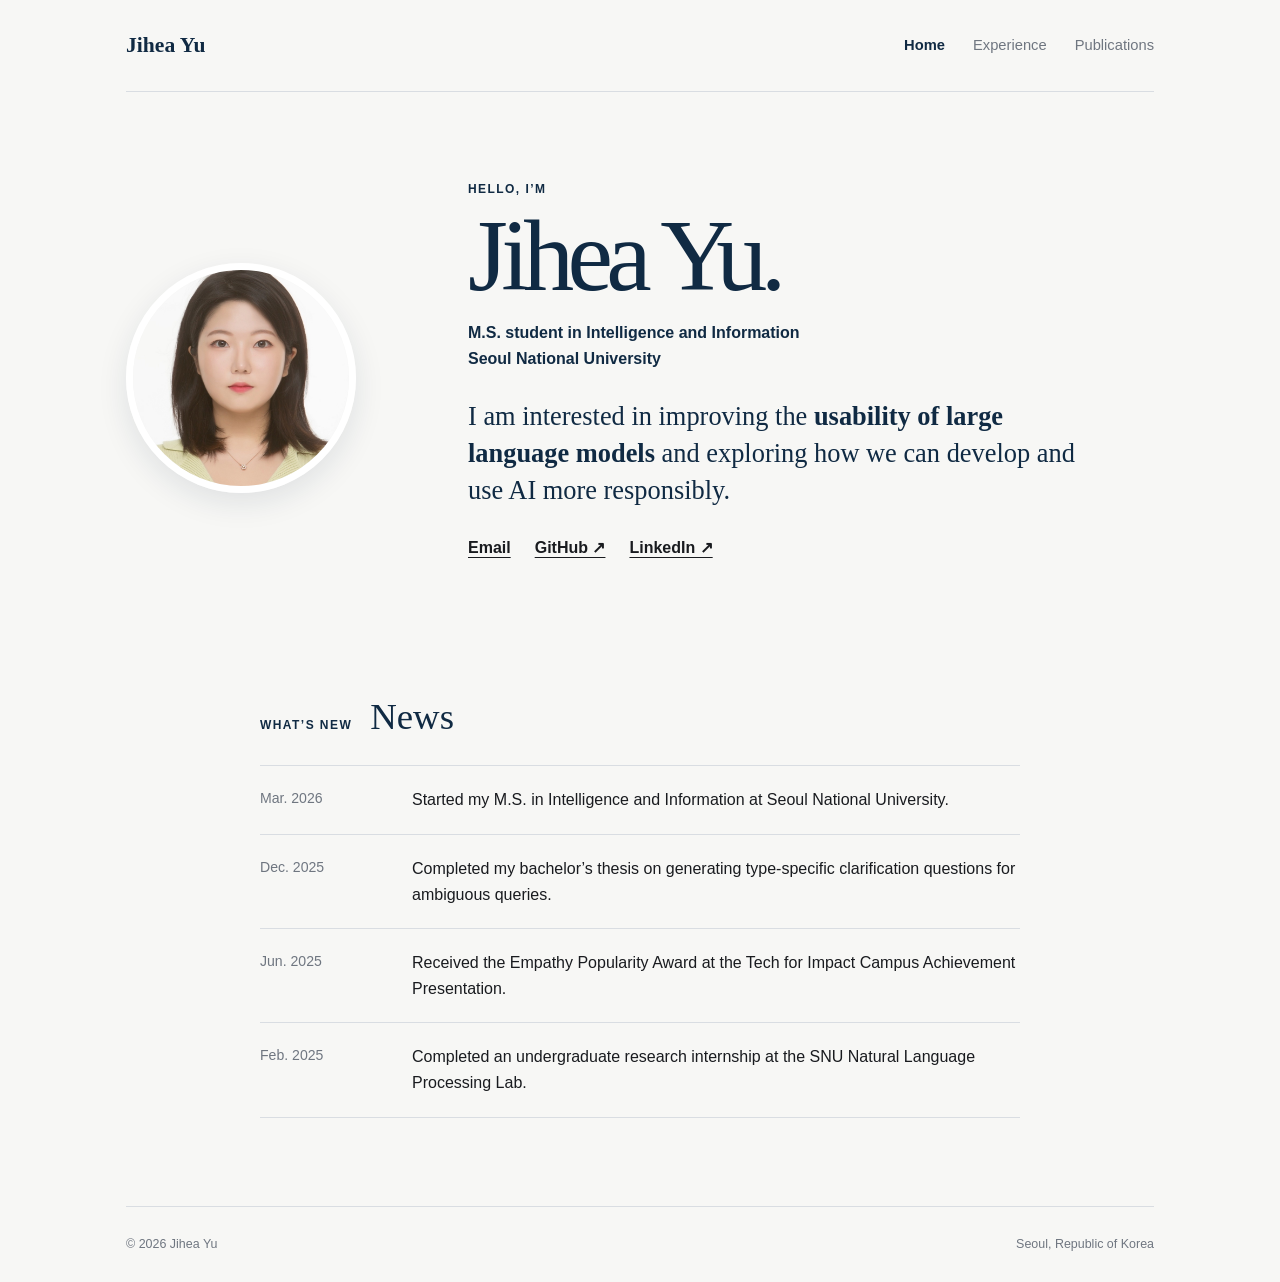
==== vercel-static/index.html @ 646a4cf7 "Add Vercel static deployment" ====
<!doctype html><html lang="en"><head><meta charset="utf-8"><meta name="viewport" content="width=device-width,initial-scale=1"><meta name="description" content="Jihea Yu — M.S. student at Seoul National University."><title>Jihea Yu</title><link rel="stylesheet" href="styles.css"></head><body><header><a class="wordmark" href="/">Jihea Yu</a><nav><a class="active" href="/">Home</a><a href="/experience">Experience</a><a href="/publications">Publications</a></nav></header><main class="home"><section class="intro"><img class="portrait" src="jihea-yu.jpg" alt="Portrait of Jihea Yu"><div><p class="kicker">Hello, I’m</p><h1>Jihea Yu.</h1><p class="affiliation">M.S. student in Intelligence and Information<br>Seoul National University</p><p class="bio">I am interested in improving the <strong>usability of large language models</strong> and exploring how we can develop and use AI more responsibly.</p><p class="links"><a href="mailto:jihyeyu33@snu.ac.kr">Email</a><a href="https://github.com/jhyeyu33">GitHub ↗</a><a href="https://www.linkedin.com/in/yujihea/">LinkedIn ↗</a></p></div></section><section class="news"><div class="heading"><p class="kicker">What’s new</p><h2>News</h2></div><ol><li><time>Mar. 2026</time><p>Started my M.S. in Intelligence and Information at Seoul National University.</p></li><li><time>Dec. 2025</time><p>Completed my bachelor’s thesis on generating type-specific clarification questions for ambiguous queries.</p></li><li><time>Jun. 2025</time><p>Received the Empathy Popularity Award at the Tech for Impact Campus Achievement Presentation.</p></li><li><time>Feb. 2025</time><p>Completed an undergraduate research internship at the SNU Natural Language Processing Lab.</p></li></ol></section></main><footer><span>© 2026 Jihea Yu</span><span>Seoul, Republic of Korea</span></footer></body></html>
---- vercel-static/styles.css ----
:root{--bg:#f7f7f5;--paper:#fff;--ink:#191b1f;--navy:#102a43;--muted:#6f7680;--line:#d9dde2;--green:#5c8a63;--soil:#b56a45}*{box-sizing:border-box}body{max-width:1120px;min-height:100vh;margin:auto;padding:0 46px;background:var(--bg);color:var(--ink);font:16px/1.6 Arial,Helvetica,sans-serif}a{color:inherit;text-underline-offset:4px}a:hover{color:var(--navy)}header,footer{display:flex;justify-content:space-between;align-items:center;padding:28px 0;border-bottom:1px solid var(--line)}.wordmark,h1,h2,.bio,.empty>p{color:var(--navy);font-family:Georgia,serif}.wordmark{font-size:1.35rem;font-weight:bold;text-decoration:none}nav{display:flex;gap:28px;font-size:.92rem}nav a{color:var(--muted);text-decoration:none}nav a.active,nav a:hover{color:var(--navy);font-weight:bold}.home,.page{padding:88px 0}.intro{display:grid;grid-template-columns:230px 1fr;gap:min(10vw,112px);align-items:center}.portrait{width:100%;aspect-ratio:1;object-fit:cover;border:7px solid var(--paper);border-radius:50%;box-shadow:0 10px 30px #102a431a}.kicker,.type{margin:0 0 8px;color:var(--navy);font-size:.75rem;font-weight:bold;letter-spacing:.12em;text-transform:uppercase}h1{margin:0 0 14px;font-size:clamp(3.4rem,8vw,6.4rem);font-weight:400;letter-spacing:-.065em;line-height:.95}.affiliation{color:var(--navy);font-weight:bold}.bio{max-width:630px;font-size:clamp(1.25rem,2.4vw,1.65rem);line-height:1.4}.links{display:flex;gap:24px;flex-wrap:wrap;font-weight:bold}.news{max-width:760px;margin:112px auto 0}.heading{display:flex;gap:18px;align-items:baseline}.heading h2{margin:0;font-size:2.3rem;font-weight:400}.news ol,.timeline{margin:18px 0 0;padding:0;list-style:none;border-top:1px solid var(--line)}.news li,.timeline article{display:grid;grid-template-columns:190px 1fr;gap:40px;padding:25px 0;border-bottom:1px solid var(--line)}.news li{grid-template-columns:112px 1fr;padding:21px 0}.news p,.timeline p{margin:0}time,.role{color:var(--muted);font-size:.88rem}.page-intro{max-width:670px;margin-bottom:66px}.page-intro>p:last-child{color:var(--muted);font:1.35rem Georgia,serif}.timeline h2{margin:0 0 5px;font-size:1.72rem;font-weight:400;line-height:1.14}.timeline .role{margin-bottom:13px;font-weight:bold}.empty{display:grid;min-height:410px;place-items:center;align-content:center;padding:55px;background:var(--paper);border:1px solid var(--line);text-align:center}.empty>p{margin:26px 0 4px;font-size:clamp(2.1rem,5vw,4.2rem);letter-spacing:-.05em;line-height:1}.empty small{color:var(--muted)}.plant{position:relative;width:100px;height:122px}.plant i{position:absolute;display:block}.soil{bottom:0;left:7px;width:86px;height:12px;border-radius:50%;background:var(--soil)}.stem{bottom:10px;left:48px;width:4px;height:76px;background:var(--green);transform-origin:bottom;animation:grow 2.5s ease-in-out infinite alternate}.leaf{width:39px;height:24px;border-radius:100% 0 100% 0;background:var(--green);transform-origin:bottom left}.left{bottom:44px;left:11px;transform:rotate(-25deg);animation:left 2.5s ease-in-out infinite alternate}.right{bottom:68px;left:49px;transform:scaleX(-1) rotate(-25deg);animation:right 2.5s ease-in-out infinite alternate}@keyframes grow{from{transform:scaleY(.75)}to{transform:scaleY(1)}}@keyframes left{from{transform:rotate(-15deg) scale(.82)}to{transform:rotate(-32deg)}}@keyframes right{from{transform:scaleX(-1) rotate(-15deg) scale(.82)}to{transform:scaleX(-1) rotate(-32deg)}}footer{margin-top:auto;border-top:1px solid var(--line);border-bottom:0;color:var(--muted);font-size:.78rem}@media(max-width:650px){body{padding:0 22px}header{padding:22px 0}nav{gap:16px;font-size:.83rem}.home,.page{padding:60px 0}.intro{grid-template-columns:1fr;gap:32px}.portrait{width:min(210px,60vw)}.news{margin-top:78px}.news li,.timeline article{grid-template-columns:1fr;gap:6px}footer{display:block}footer span+span{display:block;margin-top:4px}}@media(prefers-reduced-motion:reduce){*{animation-duration:.01ms!important;animation-iteration-count:1!important}}
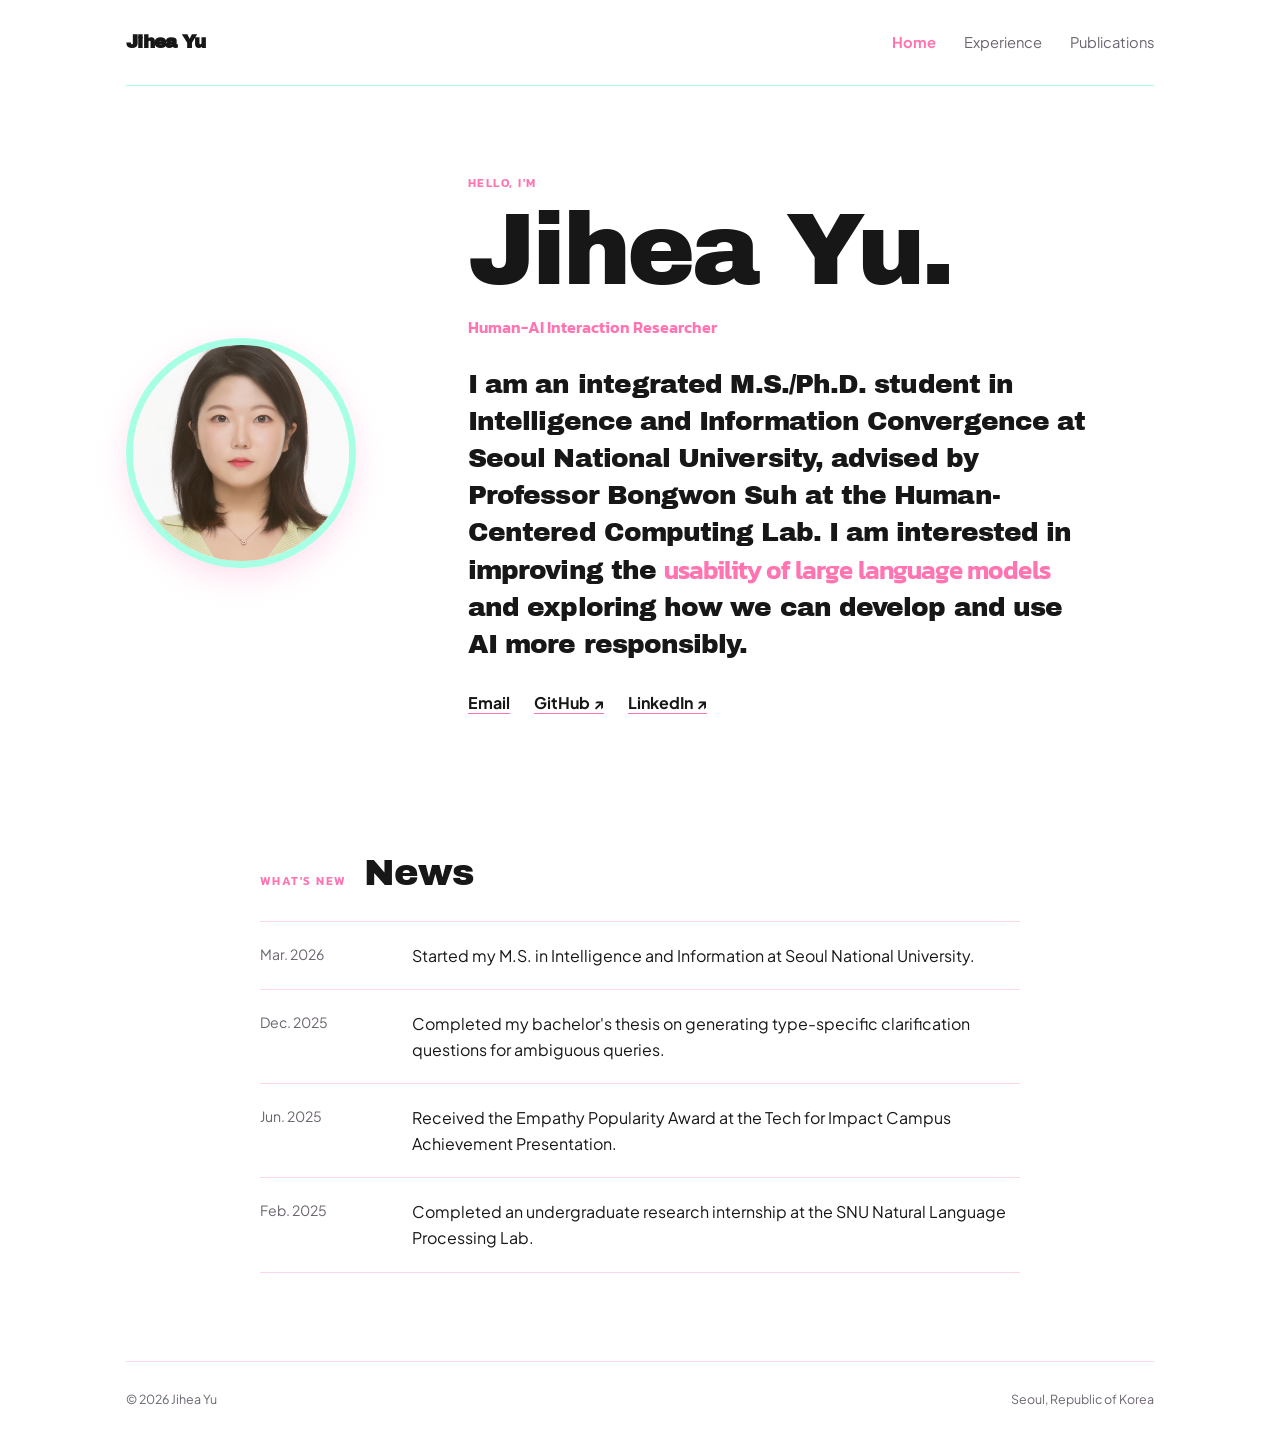
==== commit c58030c1: "Sync Vercel profile styling" ====
--- a/vercel-static/index.html
+++ b/vercel-static/index.html
@@ -1 +1 @@
-<!doctype html><html lang="en"><head><meta charset="utf-8"><meta name="viewport" content="width=device-width,initial-scale=1"><meta name="description" content="Jihea Yu — M.S. student at Seoul National University."><title>Jihea Yu</title><link rel="stylesheet" href="styles.css"></head><body><header><a class="wordmark" href="/">Jihea Yu</a><nav><a class="active" href="/">Home</a><a href="/experience">Experience</a><a href="/publications">Publications</a></nav></header><main class="home"><section class="intro"><img class="portrait" src="jihea-yu.jpg" alt="Portrait of Jihea Yu"><div><p class="kicker">Hello, I’m</p><h1>Jihea Yu.</h1><p class="affiliation">M.S. student in Intelligence and Information<br>Seoul National University</p><p class="bio">I am interested in improving the <strong>usability of large language models</strong> and exploring how we can develop and use AI more responsibly.</p><p class="links"><a href="mailto:jihyeyu33@snu.ac.kr">Email</a><a href="https://github.com/jhyeyu33">GitHub ↗</a><a href="https://www.linkedin.com/in/yujihea/">LinkedIn ↗</a></p></div></section><section class="news"><div class="heading"><p class="kicker">What’s new</p><h2>News</h2></div><ol><li><time>Mar. 2026</time><p>Started my M.S. in Intelligence and Information at Seoul National University.</p></li><li><time>Dec. 2025</time><p>Completed my bachelor’s thesis on generating type-specific clarification questions for ambiguous queries.</p></li><li><time>Jun. 2025</time><p>Received the Empathy Popularity Award at the Tech for Impact Campus Achievement Presentation.</p></li><li><time>Feb. 2025</time><p>Completed an undergraduate research internship at the SNU Natural Language Processing Lab.</p></li></ol></section></main><footer><span>© 2026 Jihea Yu</span><span>Seoul, Republic of Korea</span></footer></body></html>
+<!doctype html><html lang="en"><head><meta charset="utf-8"><meta name="viewport" content="width=device-width,initial-scale=1"><meta name="description" content="Jihea Yu, M.S. student at Seoul National University."><title>Jihea Yu</title><link rel="preconnect" href="https://fonts.googleapis.com"><link rel="preconnect" href="https://fonts.gstatic.com" crossorigin><link href="https://fonts.googleapis.com/css2?family=Archivo+Black&family=Kanit:wght@400;500;600;700&family=Plus+Jakarta+Sans:wght@400;500;600;700&display=swap" rel="stylesheet"><link rel="stylesheet" href="styles.css"></head><body><header><a class="wordmark" href="index.html">Jihea Yu</a><nav><a class="active" href="index.html">Home</a><a href="experience.html">Experience</a><a href="publications.html">Publications</a></nav></header><main class="home"><section class="intro"><img class="portrait" src="jihea-yu.jpg" alt="Portrait of Jihea Yu"><div><p class="kicker">Hello, I'm</p><h1>Jihea Yu.</h1><p class="affiliation">Human-AI Interaction Researcher</p><p class="bio">I am an integrated M.S./Ph.D. student in Intelligence and Information Convergence at Seoul National University, advised by Professor Bongwon Suh at the Human-Centered Computing Lab. I am interested in improving the <strong>usability of large language models</strong> and exploring how we can develop and use AI more responsibly.</p><p class="links"><a class="email-copy" href="mailto:jihyeyu33@snu.ac.kr" data-email="jihyeyu33@snu.ac.kr" aria-label="Copy email address">Email<span class="email-tooltip" role="tooltip">jihyeyu33@snu.ac.kr</span></a><a href="https://github.com/JIHEA-YU">GitHub &nearr;</a><a href="https://www.linkedin.com/in/yujihea/">LinkedIn &nearr;</a></p></div></section><section class="news"><div class="heading"><p class="kicker">What's new</p><h2>News</h2></div><ol><li><time>Mar. 2026</time><p>Started my M.S. in Intelligence and Information at Seoul National University.</p></li><li><time>Dec. 2025</time><p>Completed my bachelor's thesis on generating type-specific clarification questions for ambiguous queries.</p></li><li><time>Jun. 2025</time><p>Received the Empathy Popularity Award at the Tech for Impact Campus Achievement Presentation.</p></li><li><time>Feb. 2025</time><p>Completed an undergraduate research internship at the SNU Natural Language Processing Lab.</p></li></ol></section></main><footer><span>&copy; 2026 Jihea Yu</span><span>Seoul, Republic of Korea</span></footer><div class="toast" role="status" aria-live="polite">메일 주소가 클립보드에 복사되었습니다.</div><script>const button=document.querySelector('.email-copy'),toast=document.querySelector('.toast');button.addEventListener('click',async event=>{event.preventDefault();const email=button.dataset.email;try{await navigator.clipboard.writeText(email)}catch{const input=document.createElement('textarea');input.value=email;input.style.position='fixed';input.style.opacity='0';document.body.append(input);input.select();document.execCommand('copy');input.remove()}toast.classList.add('show');setTimeout(()=>toast.classList.remove('show'),2200)});</script></body></html>
--- a/vercel-static/styles.css
+++ b/vercel-static/styles.css
@@ -1 +1,3 @@
 :root{--bg:#f7f7f5;--paper:#fff;--ink:#191b1f;--navy:#102a43;--muted:#6f7680;--line:#d9dde2;--green:#5c8a63;--soil:#b56a45}*{box-sizing:border-box}body{max-width:1120px;min-height:100vh;margin:auto;padding:0 46px;background:var(--bg);color:var(--ink);font:16px/1.6 Arial,Helvetica,sans-serif}a{color:inherit;text-underline-offset:4px}a:hover{color:var(--navy)}header,footer{display:flex;justify-content:space-between;align-items:center;padding:28px 0;border-bottom:1px solid var(--line)}.wordmark,h1,h2,.bio,.empty>p{color:var(--navy);font-family:Georgia,serif}.wordmark{font-size:1.35rem;font-weight:bold;text-decoration:none}nav{display:flex;gap:28px;font-size:.92rem}nav a{color:var(--muted);text-decoration:none}nav a.active,nav a:hover{color:var(--navy);font-weight:bold}.home,.page{padding:88px 0}.intro{display:grid;grid-template-columns:230px 1fr;gap:min(10vw,112px);align-items:center}.portrait{width:100%;aspect-ratio:1;object-fit:cover;border:7px solid var(--paper);border-radius:50%;box-shadow:0 10px 30px #102a431a}.kicker,.type{margin:0 0 8px;color:var(--navy);font-size:.75rem;font-weight:bold;letter-spacing:.12em;text-transform:uppercase}h1{margin:0 0 14px;font-size:clamp(3.4rem,8vw,6.4rem);font-weight:400;letter-spacing:-.065em;line-height:.95}.affiliation{color:var(--navy);font-weight:bold}.bio{max-width:630px;font-size:clamp(1.25rem,2.4vw,1.65rem);line-height:1.4}.links{display:flex;gap:24px;flex-wrap:wrap;font-weight:bold}.news{max-width:760px;margin:112px auto 0}.heading{display:flex;gap:18px;align-items:baseline}.heading h2{margin:0;font-size:2.3rem;font-weight:400}.news ol,.timeline{margin:18px 0 0;padding:0;list-style:none;border-top:1px solid var(--line)}.news li,.timeline article{display:grid;grid-template-columns:190px 1fr;gap:40px;padding:25px 0;border-bottom:1px solid var(--line)}.news li{grid-template-columns:112px 1fr;padding:21px 0}.news p,.timeline p{margin:0}time,.role{color:var(--muted);font-size:.88rem}.page-intro{max-width:670px;margin-bottom:66px}.page-intro>p:last-child{color:var(--muted);font:1.35rem Georgia,serif}.timeline h2{margin:0 0 5px;font-size:1.72rem;font-weight:400;line-height:1.14}.timeline .role{margin-bottom:13px;font-weight:bold}.empty{display:grid;min-height:410px;place-items:center;align-content:center;padding:55px;background:var(--paper);border:1px solid var(--line);text-align:center}.empty>p{margin:26px 0 4px;font-size:clamp(2.1rem,5vw,4.2rem);letter-spacing:-.05em;line-height:1}.empty small{color:var(--muted)}.plant{position:relative;width:100px;height:122px}.plant i{position:absolute;display:block}.soil{bottom:0;left:7px;width:86px;height:12px;border-radius:50%;background:var(--soil)}.stem{bottom:10px;left:48px;width:4px;height:76px;background:var(--green);transform-origin:bottom;animation:grow 2.5s ease-in-out infinite alternate}.leaf{width:39px;height:24px;border-radius:100% 0 100% 0;background:var(--green);transform-origin:bottom left}.left{bottom:44px;left:11px;transform:rotate(-25deg);animation:left 2.5s ease-in-out infinite alternate}.right{bottom:68px;left:49px;transform:scaleX(-1) rotate(-25deg);animation:right 2.5s ease-in-out infinite alternate}@keyframes grow{from{transform:scaleY(.75)}to{transform:scaleY(1)}}@keyframes left{from{transform:rotate(-15deg) scale(.82)}to{transform:rotate(-32deg)}}@keyframes right{from{transform:scaleX(-1) rotate(-15deg) scale(.82)}to{transform:scaleX(-1) rotate(-32deg)}}footer{margin-top:auto;border-top:1px solid var(--line);border-bottom:0;color:var(--muted);font-size:.78rem}@media(max-width:650px){body{padding:0 22px}header{padding:22px 0}nav{gap:16px;font-size:.83rem}.home,.page{padding:60px 0}.intro{grid-template-columns:1fr;gap:32px}.portrait{width:min(210px,60vw)}.news{margin-top:78px}.news li,.timeline article{grid-template-columns:1fr;gap:6px}footer{display:block}footer span+span{display:block;margin-top:4px}}@media(prefers-reduced-motion:reduce){*{animation-duration:.01ms!important;animation-iteration-count:1!important}}
+.email-copy{position:relative;padding:0;border:0;background:transparent;color:var(--ink);font:inherit;font-weight:bold;cursor:pointer;text-decoration:underline;text-decoration-color:var(--navy);text-underline-offset:4px}.email-tooltip{position:absolute;bottom:calc(100% + 10px);left:50%;z-index:2;width:max-content;max-width:220px;padding:5px 8px;border-radius:4px;background:var(--navy);color:#fff;font:12px/1.3 Arial,Helvetica,sans-serif;opacity:0;pointer-events:none;transform:translate(-50%,4px);transition:opacity .18s,transform .18s}.email-copy:hover .email-tooltip,.email-copy:focus-visible .email-tooltip{opacity:1;transform:translate(-50%,0)}.toast{position:fixed;right:24px;bottom:24px;z-index:5;padding:11px 15px;border-radius:5px;background:var(--navy);color:#fff;font-size:.88rem;opacity:0;pointer-events:none;transform:translateY(12px);transition:opacity .2s,transform .2s}.toast.show{opacity:1;transform:translateY(0)}
+:root{--bg:#fff;--paper:#fff;--ink:#171717;--navy:#ff74b1;--muted:#6c6470;--line:#ffd6ec;--green:#a7ffe4;--soil:#ffa1cf}body{background:#fff;font-family:"Plus Jakarta Sans",Arial,sans-serif}header{border-bottom-color:#a7ffe4}.wordmark,h1,h2,.bio,.empty>p{color:var(--ink);font-family:"Archivo Black",Arial,sans-serif;letter-spacing:-.035em}.wordmark{font-size:1.15rem}.kicker,.type{color:#ff74b1;font-family:"Kanit",Arial,sans-serif;font-weight:600}.affiliation,.role,strong,b{font-family:"Kanit",Arial,sans-serif;font-weight:600}.affiliation{color:#ff74b1}.bio strong{color:#ff74b1}.links a,.email-copy{color:#171717;text-decoration-color:#ff74b1}.links a:hover,.email-copy:hover,nav a.active,nav a:hover{color:#ff74b1}.news ol,.timeline{border-top-color:#ffd6ec}.news li,.timeline article,footer{border-color:#ffd6ec}.portrait{border-color:#a7ffe4;box-shadow:0 10px 30px #ffa1cf55}.empty{background:#fff7fc;border-color:#ffd6ec}.soil{background:#ffa1cf}.stem,.leaf{background:#a7ffe4}.email-tooltip,.toast{background:#ff74b1;color:#171717}.email-copy{text-decoration-color:#ff74b1}
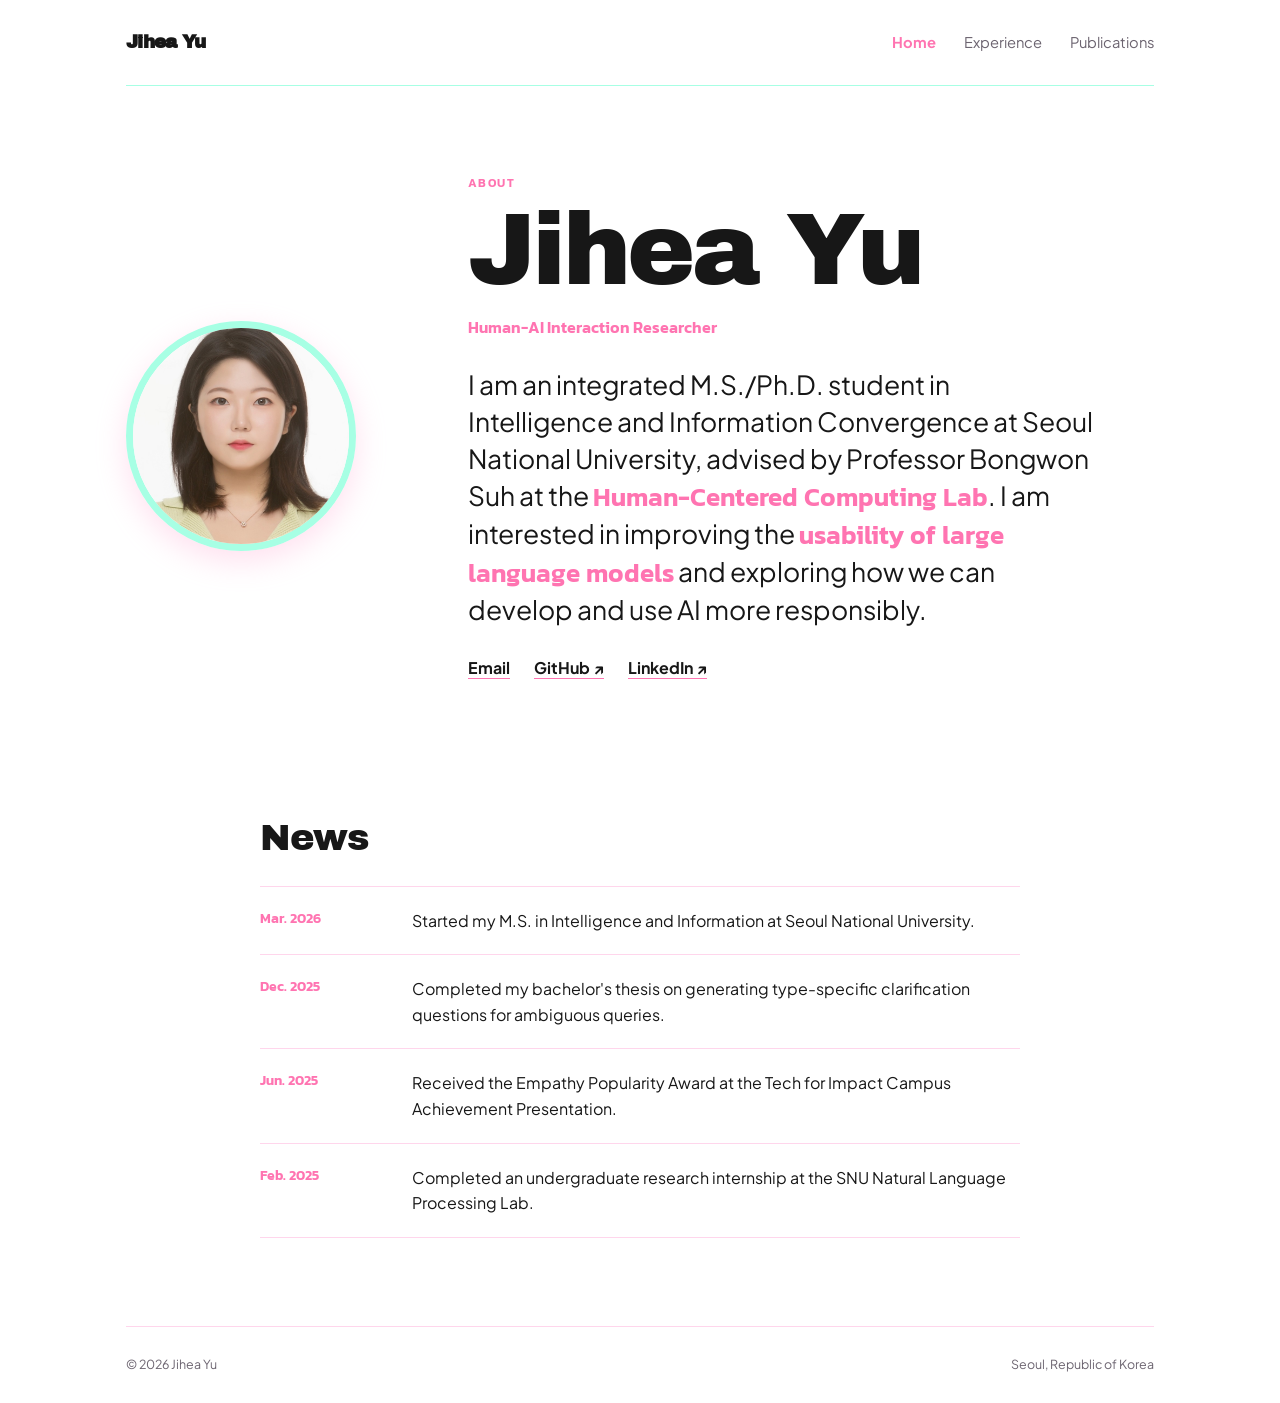
==== commit 1a1570c8: "Sync latest GitHub Pages files to Vercel" ====
--- a/vercel-static/index.html
+++ b/vercel-static/index.html
@@ -1 +1 @@
-<!doctype html><html lang="en"><head><meta charset="utf-8"><meta name="viewport" content="width=device-width,initial-scale=1"><meta name="description" content="Jihea Yu, M.S. student at Seoul National University."><title>Jihea Yu</title><link rel="preconnect" href="https://fonts.googleapis.com"><link rel="preconnect" href="https://fonts.gstatic.com" crossorigin><link href="https://fonts.googleapis.com/css2?family=Archivo+Black&family=Kanit:wght@400;500;600;700&family=Plus+Jakarta+Sans:wght@400;500;600;700&display=swap" rel="stylesheet"><link rel="stylesheet" href="styles.css"></head><body><header><a class="wordmark" href="index.html">Jihea Yu</a><nav><a class="active" href="index.html">Home</a><a href="experience.html">Experience</a><a href="publications.html">Publications</a></nav></header><main class="home"><section class="intro"><img class="portrait" src="jihea-yu.jpg" alt="Portrait of Jihea Yu"><div><p class="kicker">Hello, I'm</p><h1>Jihea Yu.</h1><p class="affiliation">Human-AI Interaction Researcher</p><p class="bio">I am an integrated M.S./Ph.D. student in Intelligence and Information Convergence at Seoul National University, advised by Professor Bongwon Suh at the Human-Centered Computing Lab. I am interested in improving the <strong>usability of large language models</strong> and exploring how we can develop and use AI more responsibly.</p><p class="links"><a class="email-copy" href="mailto:jihyeyu33@snu.ac.kr" data-email="jihyeyu33@snu.ac.kr" aria-label="Copy email address">Email<span class="email-tooltip" role="tooltip">jihyeyu33@snu.ac.kr</span></a><a href="https://github.com/JIHEA-YU">GitHub &nearr;</a><a href="https://www.linkedin.com/in/yujihea/">LinkedIn &nearr;</a></p></div></section><section class="news"><div class="heading"><p class="kicker">What's new</p><h2>News</h2></div><ol><li><time>Mar. 2026</time><p>Started my M.S. in Intelligence and Information at Seoul National University.</p></li><li><time>Dec. 2025</time><p>Completed my bachelor's thesis on generating type-specific clarification questions for ambiguous queries.</p></li><li><time>Jun. 2025</time><p>Received the Empathy Popularity Award at the Tech for Impact Campus Achievement Presentation.</p></li><li><time>Feb. 2025</time><p>Completed an undergraduate research internship at the SNU Natural Language Processing Lab.</p></li></ol></section></main><footer><span>&copy; 2026 Jihea Yu</span><span>Seoul, Republic of Korea</span></footer><div class="toast" role="status" aria-live="polite">메일 주소가 클립보드에 복사되었습니다.</div><script>const button=document.querySelector('.email-copy'),toast=document.querySelector('.toast');button.addEventListener('click',async event=>{event.preventDefault();const email=button.dataset.email;try{await navigator.clipboard.writeText(email)}catch{const input=document.createElement('textarea');input.value=email;input.style.position='fixed';input.style.opacity='0';document.body.append(input);input.select();document.execCommand('copy');input.remove()}toast.classList.add('show');setTimeout(()=>toast.classList.remove('show'),2200)});</script></body></html>
+<!doctype html><html lang="en"><head><meta charset="utf-8"><meta name="viewport" content="width=device-width,initial-scale=1"><meta name="description" content="Jihea Yu, M.S. student at Seoul National University."><title>Jihea Yu</title><link rel="preconnect" href="https://fonts.googleapis.com"><link rel="preconnect" href="https://fonts.gstatic.com" crossorigin><link href="https://fonts.googleapis.com/css2?family=Archivo+Black&family=Kanit:wght@400;500;600;700&family=Plus+Jakarta+Sans:wght@400;500;600;700&display=swap" rel="stylesheet"><link rel="stylesheet" href="styles-20260813-home.css"></head><body><header><a class="wordmark" href="index.html">Jihea Yu</a><nav><a class="active" href="index.html">Home</a><a href="experience.html">Experience</a><a href="publications.html">Publications</a></nav></header><main class="home"><section class="intro"><img class="portrait" src="jihea-yu.jpg" alt="Portrait of Jihea Yu"><div><p class="kicker">About</p><h1>Jihea Yu</h1><p class="affiliation">Human-AI Interaction Researcher</p><p class="bio">I am an integrated M.S./Ph.D. student in Intelligence and Information Convergence at Seoul National University, advised by Professor Bongwon Suh at the <strong>Human-Centered Computing Lab</strong>. I am interested in improving the <strong>usability of large language models</strong> and exploring how we can develop and use AI more responsibly.</p><p class="links"><a class="email-copy" href="mailto:jihyeyu33@snu.ac.kr" data-email="jihyeyu33@snu.ac.kr" aria-label="Copy email address">Email<span class="email-tooltip" role="tooltip">jihyeyu33@snu.ac.kr</span></a><a href="https://github.com/JIHEA-YU">GitHub &nearr;</a><a href="https://www.linkedin.com/in/yujihea/">LinkedIn &nearr;</a></p></div></section><section class="news"><div class="heading"><h2>News</h2></div><ol><li><time>Mar. 2026</time><p>Started my M.S. in Intelligence and Information at Seoul National University.</p></li><li><time>Dec. 2025</time><p>Completed my bachelor's thesis on generating type-specific clarification questions for ambiguous queries.</p></li><li><time>Jun. 2025</time><p>Received the Empathy Popularity Award at the Tech for Impact Campus Achievement Presentation.</p></li><li><time>Feb. 2025</time><p>Completed an undergraduate research internship at the SNU Natural Language Processing Lab.</p></li></ol></section></main><footer><span>&copy; 2026 Jihea Yu</span><span>Seoul, Republic of Korea</span></footer><div class="toast" role="status" aria-live="polite">메일 주소가 클립보드에 복사되었습니다.</div><script>const button=document.querySelector('.email-copy'),toast=document.querySelector('.toast');button.addEventListener('click',async event=>{event.preventDefault();const email=button.dataset.email;try{await navigator.clipboard.writeText(email)}catch{const input=document.createElement('textarea');input.value=email;input.style.position='fixed';input.style.opacity='0';document.body.append(input);input.select();document.execCommand('copy');input.remove()}toast.classList.add('show');setTimeout(()=>toast.classList.remove('show'),2200)});</script></body></html>
--- a/vercel-static/styles-20260813-home.css
+++ b/vercel-static/styles-20260813-home.css
@@ -0,0 +1,4 @@
+:root{--bg:#f7f7f5;--paper:#fff;--ink:#191b1f;--navy:#102a43;--muted:#6f7680;--line:#d9dde2;--green:#5c8a63;--soil:#b56a45}*{box-sizing:border-box}body{max-width:1120px;min-height:100vh;margin:auto;padding:0 46px;background:var(--bg);color:var(--ink);font:16px/1.6 Arial,Helvetica,sans-serif}a{color:inherit;text-underline-offset:4px}a:hover{color:var(--navy)}header,footer{display:flex;justify-content:space-between;align-items:center;padding:28px 0;border-bottom:1px solid var(--line)}.wordmark,h1,h2,.bio,.empty>p{color:var(--navy);font-family:Georgia,serif}.wordmark{font-size:1.35rem;font-weight:bold;text-decoration:none}nav{display:flex;gap:28px;font-size:.92rem}nav a{color:var(--muted);text-decoration:none}nav a.active,nav a:hover{color:var(--navy);font-weight:bold}.home,.page{padding:88px 0}.intro{display:grid;grid-template-columns:230px 1fr;gap:min(10vw,112px);align-items:center}.portrait{width:100%;aspect-ratio:1;object-fit:cover;border:7px solid var(--paper);border-radius:50%;box-shadow:0 10px 30px #102a431a}.kicker,.type{margin:0 0 8px;color:var(--navy);font-size:.75rem;font-weight:bold;letter-spacing:.12em;text-transform:uppercase}h1{margin:0 0 14px;font-size:clamp(3.4rem,8vw,6.4rem);font-weight:400;letter-spacing:-.065em;line-height:.95}.affiliation{color:var(--navy);font-weight:bold}.bio{max-width:630px;font-size:clamp(1.25rem,2.4vw,1.65rem);line-height:1.4}.links{display:flex;gap:24px;flex-wrap:wrap;font-weight:bold}.news{max-width:760px;margin:112px auto 0}.heading{display:flex;gap:18px;align-items:baseline}.heading h2{margin:0;font-size:2.3rem;font-weight:400}.news ol,.timeline{margin:18px 0 0;padding:0;list-style:none;border-top:1px solid var(--line)}.news li,.timeline article{display:grid;grid-template-columns:190px 1fr;gap:40px;padding:25px 0;border-bottom:1px solid var(--line)}.news li{grid-template-columns:112px 1fr;padding:21px 0}.news p,.timeline p{margin:0}time,.role{color:var(--muted);font-size:.88rem}.page-intro{max-width:670px;margin-bottom:66px}.page-intro>p:last-child{color:var(--muted);font:1.35rem Georgia,serif}.timeline h2{margin:0 0 5px;font-size:1.72rem;font-weight:400;line-height:1.14}.timeline .role{margin-bottom:13px;font-weight:bold}.empty{display:grid;min-height:410px;place-items:center;align-content:center;padding:55px;background:var(--paper);border:1px solid var(--line);text-align:center}.empty>p{margin:26px 0 4px;font-size:clamp(2.1rem,5vw,4.2rem);letter-spacing:-.05em;line-height:1}.empty small{color:var(--muted)}.plant{position:relative;width:100px;height:122px}.plant i{position:absolute;display:block}.soil{bottom:0;left:7px;width:86px;height:12px;border-radius:50%;background:var(--soil)}.stem{bottom:10px;left:48px;width:4px;height:76px;background:var(--green);transform-origin:bottom;animation:grow 2.5s ease-in-out infinite alternate}.leaf{width:39px;height:24px;border-radius:100% 0 100% 0;background:var(--green);transform-origin:bottom left}.left{bottom:44px;left:11px;transform:rotate(-25deg);animation:left 2.5s ease-in-out infinite alternate}.right{bottom:68px;left:49px;transform:scaleX(-1) rotate(-25deg);animation:right 2.5s ease-in-out infinite alternate}@keyframes grow{from{transform:scaleY(.75)}to{transform:scaleY(1)}}@keyframes left{from{transform:rotate(-15deg) scale(.82)}to{transform:rotate(-32deg)}}@keyframes right{from{transform:scaleX(-1) rotate(-15deg) scale(.82)}to{transform:scaleX(-1) rotate(-32deg)}}footer{margin-top:auto;border-top:1px solid var(--line);border-bottom:0;color:var(--muted);font-size:.78rem}@media(max-width:650px){body{padding:0 22px}header{padding:22px 0}nav{gap:16px;font-size:.83rem}.home,.page{padding:60px 0}.intro{grid-template-columns:1fr;gap:32px}.portrait{width:min(210px,60vw)}.news{margin-top:78px}.news li,.timeline article{grid-template-columns:1fr;gap:6px}footer{display:block}footer span+span{display:block;margin-top:4px}}@media(prefers-reduced-motion:reduce){*{animation-duration:.01ms!important;animation-iteration-count:1!important}}
+.email-copy{position:relative;padding:0;border:0;background:transparent;color:var(--ink);font:inherit;font-weight:bold;cursor:pointer;text-decoration:underline;text-decoration-color:var(--navy);text-underline-offset:4px}.email-tooltip{position:absolute;bottom:calc(100% + 10px);left:50%;z-index:2;width:max-content;max-width:220px;padding:5px 8px;border-radius:4px;background:var(--navy);color:#fff;font:12px/1.3 Arial,Helvetica,sans-serif;opacity:0;pointer-events:none;transform:translate(-50%,4px);transition:opacity .18s,transform .18s}.email-copy:hover .email-tooltip,.email-copy:focus-visible .email-tooltip{opacity:1;transform:translate(-50%,0)}.toast{position:fixed;right:24px;bottom:24px;z-index:5;padding:11px 15px;border-radius:5px;background:var(--navy);color:#fff;font-size:.88rem;opacity:0;pointer-events:none;transform:translateY(12px);transition:opacity .2s,transform .2s}.toast.show{opacity:1;transform:translateY(0)}
+:root{--bg:#fff;--paper:#fff;--ink:#171717;--navy:#ff74b1;--muted:#6c6470;--line:#ffd6ec;--green:#a7ffe4;--soil:#ffa1cf}body{background:#fff;font-family:"Plus Jakarta Sans",Arial,sans-serif}header{border-bottom-color:#a7ffe4}.wordmark,h1,h2,.bio,.empty>p{color:var(--ink);font-family:"Archivo Black",Arial,sans-serif;letter-spacing:-.035em}.wordmark{font-size:1.15rem}.kicker,.type{color:#ff74b1;font-family:"Kanit",Arial,sans-serif;font-weight:600}.affiliation,.role,strong,b{font-family:"Kanit",Arial,sans-serif;font-weight:600}.affiliation{color:#ff74b1}.bio strong{color:#ff74b1}.links a,.email-copy{color:#171717;text-decoration-color:#ff74b1}.links a:hover,.email-copy:hover,nav a.active,nav a:hover{color:#ff74b1}.news ol,.timeline{border-top-color:#ffd6ec}.news li,.timeline article,footer{border-color:#ffd6ec}.portrait{border-color:#a7ffe4;box-shadow:0 10px 30px #ffa1cf55}.empty{background:#fff7fc;border-color:#ffd6ec}.soil{background:#ffa1cf}.stem,.leaf{background:#a7ffe4}.email-tooltip,.toast{background:#ff74b1;color:#171717}.email-copy{text-decoration-color:#ff74b1}
+.bio{font-family:"Plus Jakarta Sans",Arial,sans-serif;font-weight:400;letter-spacing:normal}.bio strong{font-family:"Kanit",Arial,sans-serif;font-weight:600}.kicker,.type,.timeline h2,.role{font-family:"Kanit",Arial,sans-serif;font-weight:600}.page-intro>p:last-child{font-family:"Plus Jakarta Sans",Arial,sans-serif;font-weight:400}.empty>p,.empty>p em{font-family:"Kanit",Arial,sans-serif;font-style:normal;font-weight:600}.plant .leaf.left{left:10px;bottom:42px;transform-origin:100% 100%;animation:leaf-left-attached 2.5s ease-in-out infinite alternate}.plant .leaf.right{left:52px;bottom:66px;transform-origin:0 100%;animation:leaf-right-attached 2.5s ease-in-out infinite alternate}@keyframes leaf-left-attached{from{transform:rotate(-18deg) scale(.82)}to{transform:rotate(-32deg) scale(1)}}@keyframes leaf-right-attached{from{transform:scaleX(-1) rotate(-15deg) scale(.82)}to{transform:scaleX(-1) rotate(-28deg) scale(1)}}.plant{display:none}.sprout-growth{width:178px;height:196px;overflow:hidden;display:flex;align-items:flex-end;justify-content:center}.sprout-growth img{display:block;width:178px;height:178px;object-fit:contain;object-position:center bottom;transform-origin:center bottom;animation:sprout-rise 3.2s cubic-bezier(.22,.82,.28,1) infinite}@keyframes sprout-rise{0%,12%{opacity:0;transform:translateY(34px) scaleY(.08)}22%{opacity:1}62%,78%{opacity:1;transform:translateY(0) scaleY(1)}100%{opacity:0;transform:translateY(-3px) scaleY(1)}}@media(prefers-reduced-motion:reduce){.sprout-growth img{animation:none;opacity:1;transform:none}}.news time{color:#ff74b1;font-family:"Kanit",Arial,sans-serif;font-weight:600}
